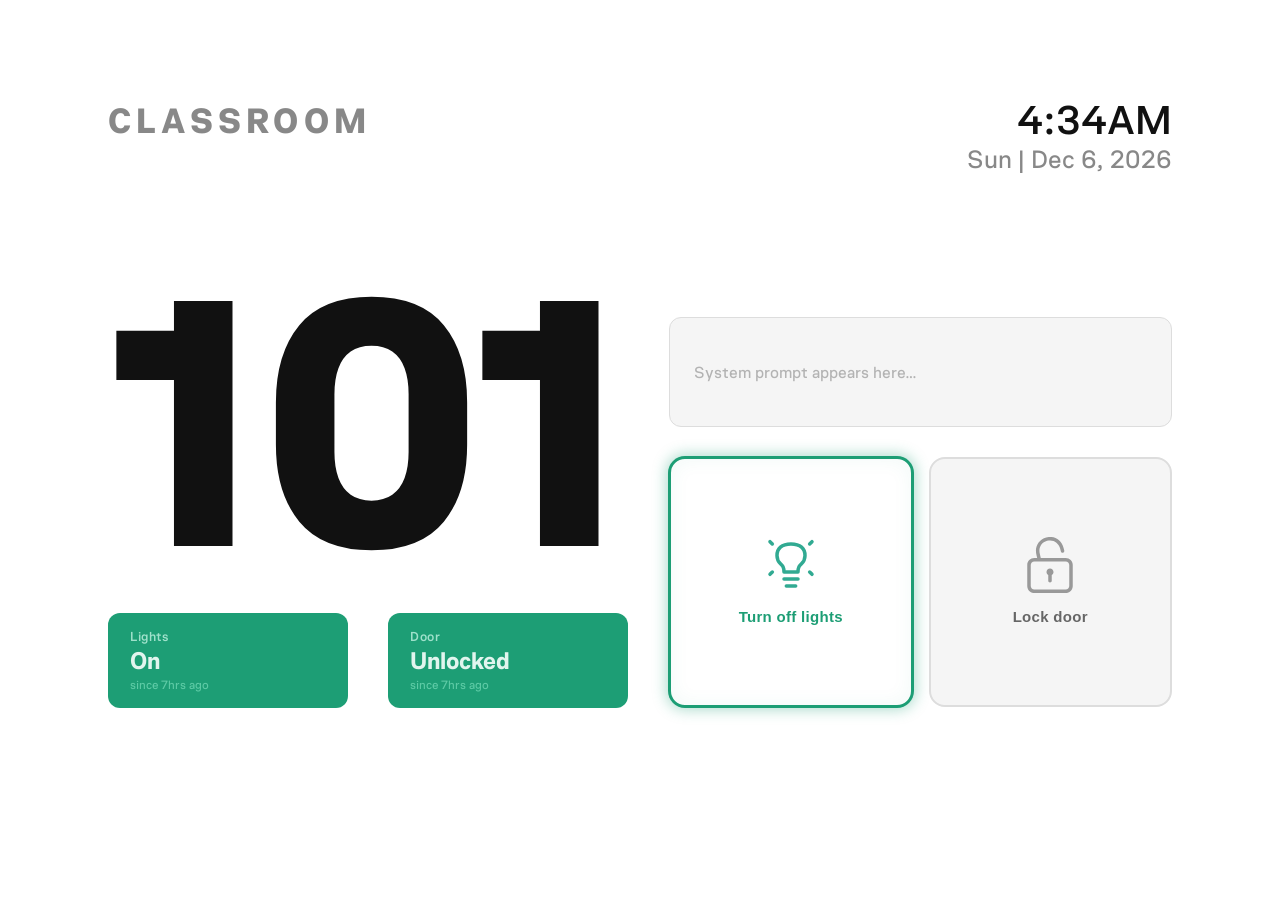
==== index.html @ 1e6ca672 "v1" ====
<!DOCTYPE html>
<html lang="en">
<head>
  <meta charset="UTF-8" />
  <meta name="viewport" content="width=device-width, initial-scale=1.0" />
  <title>Classroom 101 Control Panel</title>
  <link rel="stylesheet" href="style.css" />
</head>
<body>

  <div class="dash">

    <!-- Top Bar -->
    <div class="top-bar">
      <div class="label-classroom">Classroom</div>
      <div class="time-block">
        <div class="time-display" id="time-display">7:00AM</div>
        <div class="date-display" id="date-display">Thurs | May 14, 2026</div>
      </div>
    </div>

    <!-- Main Area -->
    <div class="main-area">

      <!-- Left: Room number + status chips -->
      <div class="left-col">
        <div class="room-number">101</div>
        <div class="status-chips">
          <div class="chip" id="lights-chip">
            <div class="chip-label">Lights</div>
            <div class="chip-value" id="lights-val">On</div>
            <div class="chip-since">since 7hrs ago</div>
          </div>
          <div class="chip" id="door-chip">
            <div class="chip-label">Door</div>
            <div class="chip-value" id="door-val">Unlocked</div>
            <div class="chip-since">since 7hrs ago</div>
          </div>
        </div>
      </div>

      <!-- Right: System prompt + control buttons -->
      <div class="right-col">
        <div class="system-prompt" id="system-prompt">
          <span style="opacity:0.6">System prompt appears here…</span>
        </div>
        <div class="control-buttons">
          <button class="ctrl-btn active-light" id="btn-lights"
                  onclick="toggleLights()" aria-label="Toggle lights">
           <img id="btn-lights-icon" class="ctrl-icon" src="assets/light-on.svg" alt="lights icon">
            <div class="ctrl-label" id="btn-lights-label">Turn off lights</div>
          </button>
          <button class="ctrl-btn" id="btn-door"
                  onclick="toggleDoor()" aria-label="Toggle door lock">
           <img id="btn-door-icon" class="ctrl-icon" src="assets/lock-open.svg" alt="lock icon">
            <div class="ctrl-label" id="btn-door-label">Lock door</div>
          </button>
        </div>
      </div>

    </div>
  </div>

  <script src="script.js"></script>
</body>
</html>
---- style.css ----
@font-face {
 font-family: 'Akt';
 src: url(assets/Akt-font.ttf) format('truetype');
}

* {
  box-sizing: border-box;
  margin: 0;
  padding: 0;
}

html, body {
  height: 100%;
  width: 100%;
}

body {
  background: #ffffff;
  font-family: 'Akt';
}

.dash {
  background: #ffffff;
  padding: 100px 108px;
  width: 100%;
  height: 100vh;
  display: flex;
  flex-direction: column;
}

/* ── Top Bar ── */
.top-bar {
  display: flex;
  justify-content: space-between;
  align-items: flex-start;
  margin-bottom: 0;
}

.label-classroom {
  font-weight: 800;
  font-size: 35px;
  letter-spacing: 0.14em;
  color: #888;
  text-transform: uppercase;
}

.time-block { text-align: right; }

.time-display {
  font-size: 40px;
  font-weight: 500;
  color: #111;
  line-height: 1;
}

.date-display {
  font-size: 25px;
  color: #888;
  margin-top: 4px;
}

/* ── Main Grid ── */
.main-area {
  display: grid;
  grid-template-columns: 1fr 1fr;
  gap: 40px;
  align-items: center;
  flex: 1;
}

/* ── Room Number ── */
.room-number {
  font-size: 350px;
  font-weight: 800;
  line-height: 0.9;
  color: #111;
  letter-spacing: -6px;
  margin-bottom: 32px;
}

/* ── Status Chips ── */
.status-chips { display: flex; gap:40px; }

.chip {
  background: #1D9E75;
  width: 240px;
  border-radius: 12px;
  padding: 16px 22px;
  min-width: 140px;
  transition: background 0.2s;
}
.chip.off     { background: #5F5E5A; }
.chip.locked  { background: #a51818; }

.chip-label {
  font-size: 13px;
  color: #9FE1CB;
  font-weight: 500;
  letter-spacing: 0.04em;
  margin-bottom: 4px;
}
.chip.off    .chip-label { color: #B4B2A9; }
.chip.locked .chip-label { color: #B5D4F4; }

.chip-value {
  font-size: 24px;
  font-weight: 700;
  color: #E1F5EE;
  line-height: 1.1;
}
.chip.off    .chip-value { color: #F1EFE8; }
.chip.locked .chip-value { color: #E6F1FB; }

.chip-since { font-size: 12px; color: #5DCAA5; margin-top: 3px; }
.chip.off    .chip-since { color: #B4B2A9; }
.chip.locked .chip-since { color: #85B7EB; }

/* ── Right Column ── */
.right-col { display: flex; flex-direction: column; gap: 20px; }

.system-prompt {
  background: #f5f5f5;
  border-radius: 12px;
  padding: 20px 24px;
  font-size: 16px;
  color: #888;
  height: 110px;
  min-height: 64px;
  display: flex;
  align-items: center;
  border: 0.5px solid #ddd;
  margin-top: 50px;
}

/* ── Control Buttons ── */
.control-buttons { display: grid; grid-template-columns: 1fr 1fr; gap: 16px; margin-top: 10px; }

.ctrl-btn {
  background: #f5f5f5;
  border: 2px solid #ddd;
  border-radius: 16px;
  height: 250px;
  padding: 36px 20px;
  display: flex;
  flex-direction: column;
  align-items: center;
  justify-content: center;
  gap: 14px;
  cursor: pointer;
  transition: background 0.2s, border-color 0.2s, box-shadow 0.2s, transform 0.1s;
  width: 100%;
}

.ctrl-btn:hover  { background: #ebebeb; border-color: #bbb; }
.ctrl-btn:active { transform: scale(0.97); }

/* ✅ Active state — both buttons share the same teal glow ring */
.ctrl-btn.active-light,
.ctrl-btn.active-locked {
  background: #ffffff;
  border: 2px solid #1D9E75;
  box-shadow:
    0 0 0 1px #1D9E75,
    0 0 14px 3px rgba(29, 158, 117, 0.35),
    inset 0 0 20px rgba(29, 158, 117, 0.06);
}

.ctrl-icon {
  width: 56px;   
  height: 56px;  
  filter: invert(60%);
}
.ctrl-btn.active-light  .ctrl-icon,
.ctrl-btn.active-locked .ctrl-icon {
  filter: invert(52%) sepia(60%) saturate(400%) hue-rotate(118deg) brightness(95%);
}

.ctrl-label {
  font-size: 15px;
  font-weight: 600;
  color: #666;
  letter-spacing: 0.02em;
  text-align: center;
  line-height: 1.3;
}
.ctrl-btn.active-light  .ctrl-label,
.ctrl-btn.active-locked .ctrl-label { color: #1D9E75; }
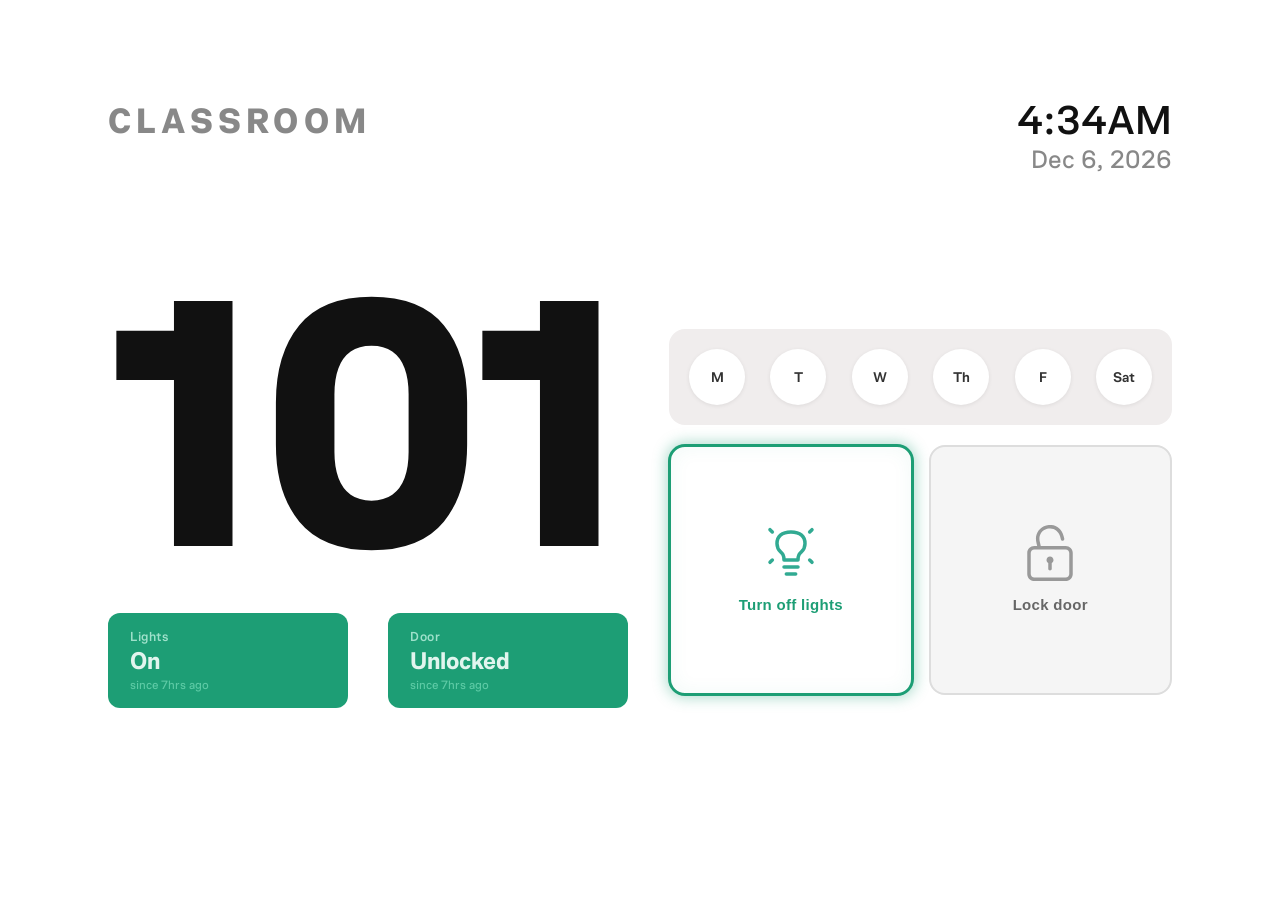
==== commit b0d991dd: "v1.1" ====
--- a/index.html
+++ b/index.html
@@ -15,7 +15,7 @@
       <div class="label-classroom">Classroom</div>
       <div class="time-block">
         <div class="time-display" id="time-display">7:00AM</div>
-        <div class="date-display" id="date-display">Thurs | May 14, 2026</div>
+        <div class="date-display" id="date-display">May 14, 2026</div>
       </div>
     </div>
 
@@ -39,25 +39,39 @@
         </div>
       </div>
 
-      <!-- Right: System prompt + control buttons -->
+      <!-- Right: Schedule + control buttons -->
       <div class="right-col">
-        <div class="system-prompt" id="system-prompt">
-          <span style="opacity:0.6">System prompt appears here…</span>
+
+        <!-- Schedule Section -->
+        <div class="schedule-section">
+          <div class="day-buttons">
+            <button class="day-btn" onclick="showSchedule(event, 'M')">M</button>
+            <button class="day-btn" onclick="showSchedule(event, 'T')">T</button>
+            <button class="day-btn" onclick="showSchedule(event, 'W')">W</button>
+            <button class="day-btn" onclick="showSchedule(event, 'Th')">Th</button>
+            <button class="day-btn" onclick="showSchedule(event, 'F')">F</button>
+            <button class="day-btn" onclick="showSchedule(event, 'Sat')">Sat</button>
+          </div>
+          <div class="schedule-popup" id="schedule-popup">
+            <div class="schedule-list" id="schedule-list"></div>
+          </div>
         </div>
+
+        <!-- Control Buttons -->
         <div class="control-buttons">
           <button class="ctrl-btn active-light" id="btn-lights"
                   onclick="toggleLights()" aria-label="Toggle lights">
-           <img id="btn-lights-icon" class="ctrl-icon" src="assets/light-on.svg" alt="lights icon">
+            <img id="btn-lights-icon" class="ctrl-icon" src="assets/light-on.svg" alt="lights icon">
             <div class="ctrl-label" id="btn-lights-label">Turn off lights</div>
           </button>
           <button class="ctrl-btn" id="btn-door"
                   onclick="toggleDoor()" aria-label="Toggle door lock">
-           <img id="btn-door-icon" class="ctrl-icon" src="assets/lock-open.svg" alt="lock icon">
+            <img id="btn-door-icon" class="ctrl-icon" src="assets/lock-open.svg" alt="lock icon">
             <div class="ctrl-label" id="btn-door-label">Lock door</div>
           </button>
         </div>
+
       </div>
-
     </div>
   </div>
 
--- a/style.css
+++ b/style.css
@@ -1,6 +1,6 @@
 @font-face {
- font-family: 'Akt';
- src: url(assets/Akt-font.ttf) format('truetype');
+  font-family: 'Akt';
+  src: url(assets/Akt-font.ttf) format('truetype');
 }
 
 * {
@@ -16,7 +16,7 @@
 
 body {
   background: #ffffff;
-  font-family: 'Akt';
+  font-family: 'Akt', sans-serif;
 }
 
 .dash {
@@ -79,7 +79,7 @@
 }
 
 /* ── Status Chips ── */
-.status-chips { display: flex; gap:40px; }
+.status-chips { display: flex; gap: 40px; }
 
 .chip {
   background: #1D9E75;
@@ -89,8 +89,8 @@
   min-width: 140px;
   transition: background 0.2s;
 }
-.chip.off     { background: #5F5E5A; }
-.chip.locked  { background: #a51818; }
+.chip.off    { background: #5F5E5A; }
+.chip.locked { background: #a51818; }
 
 .chip-label {
   font-size: 13px;
@@ -100,7 +100,7 @@
   margin-bottom: 4px;
 }
 .chip.off    .chip-label { color: #B4B2A9; }
-.chip.locked .chip-label { color: #B5D4F4; }
+.chip.locked .chip-label { color: #f4b4b4; }
 
 .chip-value {
   font-size: 24px;
@@ -109,31 +109,101 @@
   line-height: 1.1;
 }
 .chip.off    .chip-value { color: #F1EFE8; }
-.chip.locked .chip-value { color: #E6F1FB; }
+.chip.locked .chip-value { color: #fde8e8; }
 
 .chip-since { font-size: 12px; color: #5DCAA5; margin-top: 3px; }
 .chip.off    .chip-since { color: #B4B2A9; }
-.chip.locked .chip-since { color: #85B7EB; }
+.chip.locked .chip-since { color: #f4b4b4; }
 
 /* ── Right Column ── */
 .right-col { display: flex; flex-direction: column; gap: 20px; }
 
-.system-prompt {
-  background: #f5f5f5;
+/* ── Schedule Section ── */
+.schedule-section {
+  position: relative;
+  background: #f0eded;
+  border-radius: 16px;
+  padding: 20px;
+  margin-top: 50px;
+}
+
+.day-buttons {
+  display: flex;
+  gap: 10px;
+  justify-content: space-between;
+}
+
+.day-btn {
+  background: #fff;
+  border: none;
+  border-radius: 50%;
+  width: 56px;
+  height: 56px;
+  font-size: 14px;
+  font-weight: 600;
+  color: #333;
+  cursor: pointer;
+  font-family: 'Akt', sans-serif;
+  transition: background 0.15s, color 0.15s;
+  box-shadow: 0 1px 4px rgba(0,0,0,0.08);
+}
+
+.day-btn:hover { background: #e8e8e8; }
+
+.day-btn.active {
+  background: #1D9E75;
+  color: #fff;
+}
+
+/* ── Schedule Popup (floats, doesn't affect layout) ── */
+.schedule-popup {
+  display: none;
+  position: absolute;
+  top: calc(100% + 8px);
+  z-index: 50;
+  background: #fff;
   border-radius: 12px;
-  padding: 20px 24px;
-  font-size: 16px;
-  color: #888;
-  height: 110px;
-  min-height: 64px;
-  display: flex;
-  align-items: center;
-  border: 0.5px solid #ddd;
-  margin-top: 50px;
+  padding: 12px;
+  max-height: 220px;
+  width:250px;
+  overflow-y: auto;
+  box-shadow: 0 8px 24px rgba(0,0,0,0.14);
+  flex-direction: column;
+  gap: 8px;
+}
+
+.schedule-popup.open {
+  display: flex;
+}
+
+.schedule-list {
+  display: flex;
+  flex-direction: column;
+  gap: 8px;
+}
+
+.schedule-item {
+  display: flex;
+  flex-direction: column;
+  padding: 10px 14px;
+  gap: 3px;
+  border-radius: 8px;
+  background: #f5f5f5;   
+}
+
+.schedule-subject {
+  font-size: 14px;
+  font-weight: 700;
+  color: #111;        
+}
+
+.schedule-meta {
+  font-size: 11px;
+  color: #888;          
 }
 
 /* ── Control Buttons ── */
-.control-buttons { display: grid; grid-template-columns: 1fr 1fr; gap: 16px; margin-top: 10px; }
+.control-buttons { display: grid; grid-template-columns: 1fr 1fr; gap: 16px; }
 
 .ctrl-btn {
   background: #f5f5f5;
@@ -154,7 +224,6 @@
 .ctrl-btn:hover  { background: #ebebeb; border-color: #bbb; }
 .ctrl-btn:active { transform: scale(0.97); }
 
-/* ✅ Active state — both buttons share the same teal glow ring */
 .ctrl-btn.active-light,
 .ctrl-btn.active-locked {
   background: #ffffff;
@@ -166,10 +235,11 @@
 }
 
 .ctrl-icon {
-  width: 56px;   
-  height: 56px;  
+  width: 56px;
+  height: 56px;
   filter: invert(60%);
 }
+
 .ctrl-btn.active-light  .ctrl-icon,
 .ctrl-btn.active-locked .ctrl-icon {
   filter: invert(52%) sepia(60%) saturate(400%) hue-rotate(118deg) brightness(95%);
@@ -183,6 +253,6 @@
   text-align: center;
   line-height: 1.3;
 }
+
 .ctrl-btn.active-light  .ctrl-label,
-.ctrl-btn.active-locked .ctrl-label { color: #1D9E75; }
-
+.ctrl-btn.active-locked .ctrl-label { color: #1D9E75; }
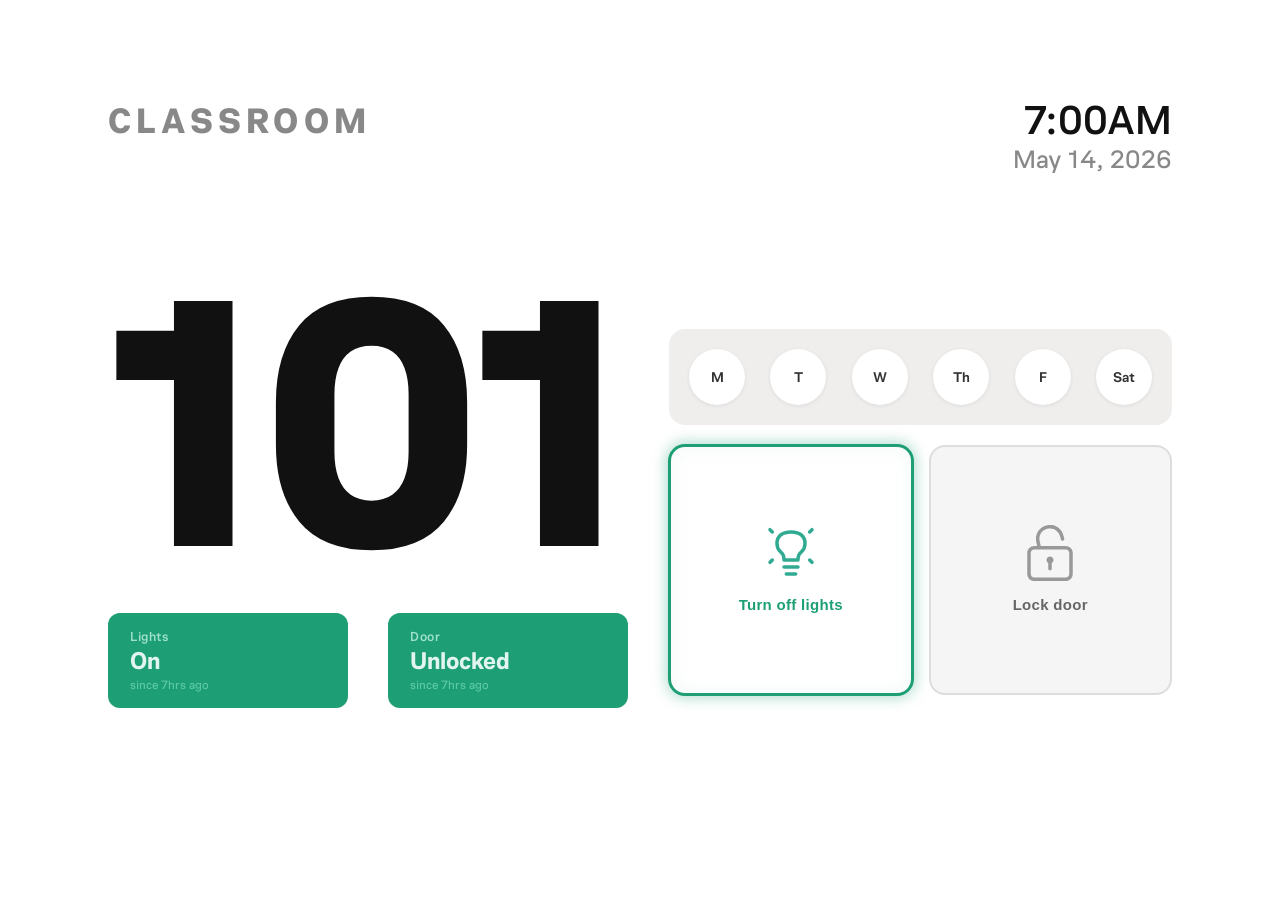
==== commit 267e146a: "Merge branch 'main' of https://github.com/ChocoLitCode/classroom" ====
--- a/index.html
+++ b/index.html
@@ -73,6 +73,73 @@
 
       </div>
     </div>
+
+        <!-- RFID Modal -->
+    <div class="rfid-overlay" id="rfid-overlay">
+      <div class="rfid-popup" id="rfid-popup">
+        <div class="rfid-header">
+<<<<<<< HEAD
+          <span id="rfid-title">Tap or Enter RFID to Lock</span>
+=======
+          <span id="rfid-title">Enter RFID to Lock</span>
+>>>>>>> c9001aa1ec9d07614b5ddb17edbb045e57e9417e
+          <button class="rfid-close" onclick="closeRFID()">✕</button>
+        </div>
+        <div class="rfid-input-row">
+          <input type="text" class="rfid-input" id="rfid-input" placeholder="RFID number" readonly />
+          <button class="rfid-clear" onclick="rfidClear()">⌫</button>
+        </div>
+        <div class="rfid-keyboard">
+          <div class="rfid-row">
+            <button class="rfid-key" onclick="rfidType('1')">1</button>
+            <button class="rfid-key" onclick="rfidType('2')">2</button>
+            <button class="rfid-key" onclick="rfidType('3')">3</button>
+            <button class="rfid-key" onclick="rfidType('4')">4</button>
+            <button class="rfid-key" onclick="rfidType('5')">5</button>
+            <button class="rfid-key" onclick="rfidType('6')">6</button>
+            <button class="rfid-key" onclick="rfidType('7')">7</button>
+            <button class="rfid-key" onclick="rfidType('8')">8</button>
+            <button class="rfid-key" onclick="rfidType('9')">9</button>
+            <button class="rfid-key" onclick="rfidType('0')">0</button>
+          </div>
+          <div class="rfid-row">
+            <button class="rfid-key" onclick="rfidType('a')">a</button>
+            <button class="rfid-key" onclick="rfidType('b')">b</button>
+            <button class="rfid-key" onclick="rfidType('c')">c</button>
+            <button class="rfid-key" onclick="rfidType('d')">d</button>
+            <button class="rfid-key" onclick="rfidType('e')">e</button>
+            <button class="rfid-key" onclick="rfidType('f')">f</button>
+            <button class="rfid-key" onclick="rfidType('g')">g</button>
+            <button class="rfid-key" onclick="rfidType('h')">h</button>
+            <button class="rfid-key" onclick="rfidType('i')">i</button>
+            <button class="rfid-key" onclick="rfidType('j')">j</button>
+          </div>
+          <div class="rfid-row">
+            <button class="rfid-key" onclick="rfidType('k')">k</button>
+            <button class="rfid-key" onclick="rfidType('l')">l</button>
+            <button class="rfid-key" onclick="rfidType('m')">m</button>
+            <button class="rfid-key" onclick="rfidType('n')">n</button>
+            <button class="rfid-key" onclick="rfidType('o')">o</button>
+            <button class="rfid-key" onclick="rfidType('p')">p</button>
+            <button class="rfid-key" onclick="rfidType('q')">q</button>
+            <button class="rfid-key" onclick="rfidType('r')">r</button>
+            <button class="rfid-key" onclick="rfidType('s')">s</button>
+            <button class="rfid-key" onclick="rfidType('t')">t</button>
+          </div>
+          <div class="rfid-row">
+            <button class="rfid-key" onclick="rfidType('u')">u</button>
+            <button class="rfid-key" onclick="rfidType('v')">v</button>
+            <button class="rfid-key" onclick="rfidType('w')">w</button>
+            <button class="rfid-key" onclick="rfidType('x')">x</button>
+            <button class="rfid-key" onclick="rfidType('y')">y</button>
+            <button class="rfid-key" onclick="rfidType('z')">z</button>
+          </div>
+          <div class="rfid-row">
+            <button class="rfid-key rfid-submit" onclick="rfidSubmit()">Confirm</button>
+          </div>
+        </div>
+      </div>
+    </div>
   </div>
 
   <script src="script.js"></script>
--- a/style.css
+++ b/style.css
@@ -255,4 +255,133 @@
 }
 
 .ctrl-btn.active-light  .ctrl-label,
-.ctrl-btn.active-locked .ctrl-label { color: #1D9E75; }+.ctrl-btn.active-locked .ctrl-label { color: #1D9E75; }
+
+/* ── RFID Modal ── */
+.rfid-overlay {
+  display: none;
+  position: fixed;
+  inset: 0;
+  background: rgba(0,0,0,0.35);
+  z-index: 200;
+  justify-content: center;
+  align-items: center;
+}
+
+.rfid-overlay.open {
+  display: flex;
+}
+
+.rfid-popup {
+  background: #fff;
+  border-radius: 16px;
+  padding: 24px;
+<<<<<<< HEAD
+  width: 450px;
+=======
+  width: 380px;
+>>>>>>> c9001aa1ec9d07614b5ddb17edbb045e57e9417e
+  box-shadow: 0 12px 40px rgba(0,0,0,0.18);
+  display: flex;
+  flex-direction: column;
+  gap: 16px;
+}
+
+.rfid-header {
+  display: flex;
+  justify-content: space-between;
+  align-items: center;
+}
+
+.rfid-header span {
+  font-size: 16px;
+  font-weight: 700;
+  color: #111;
+}
+
+.rfid-close {
+  background: none;
+  border: none;
+  font-size: 16px;
+  color: #aaa;
+  cursor: pointer;
+}
+
+.rfid-close:hover { color: #333; }
+
+.rfid-input-row {
+  display: flex;
+  gap: 8px;
+  align-items: center;
+}
+
+.rfid-input {
+  flex: 1;
+  border: 1.5px solid #ddd;
+  border-radius: 8px;
+  padding: 10px 14px;
+  font-size: 16px;
+  font-family: 'Akt', sans-serif;
+  color: #111;
+  background: #f9f9f9;
+  outline: none;
+  letter-spacing: 0.08em;
+}
+
+.rfid-input:focus { border-color: #1D9E75; }
+
+.rfid-clear {
+  background: #f5f5f5;
+  border: 1.5px solid #ddd;
+  border-radius: 8px;
+  padding: 10px 14px;
+  font-size: 16px;
+  cursor: pointer;
+  color: #555;
+  transition: background 0.15s;
+}
+
+.rfid-clear:hover { background: #e8e8e8; }
+
+/* ── Keyboard ── */
+.rfid-keyboard {
+  display: flex;
+  flex-direction: column;
+  gap: 8px;
+}
+
+.rfid-row {
+  display: flex;
+  gap: 6px;
+  justify-content: center;
+  flex-wrap: wrap;
+}
+
+.rfid-key {
+  background: #f5f5f5;
+  border: 1px solid #ddd;
+  border-radius: 8px;
+  width: 32px;
+  height: 36px;
+  font-size: 13px;
+  font-weight: 600;
+  color: #333;
+  cursor: pointer;
+  font-family: 'Akt', sans-serif;
+  transition: background 0.1s, transform 0.1s;
+}
+
+.rfid-key:hover  { background: #e8e8e8; }
+.rfid-key:active { transform: scale(0.93); }
+
+.rfid-submit {
+  width: auto;
+  padding: 0 32px;
+  background: #1D9E75;
+  color: #fff;
+  border-color: #1D9E75;
+  font-size: 14px;
+  height: 38px;
+}
+
+.rfid-submit:hover { background: #178a63; }
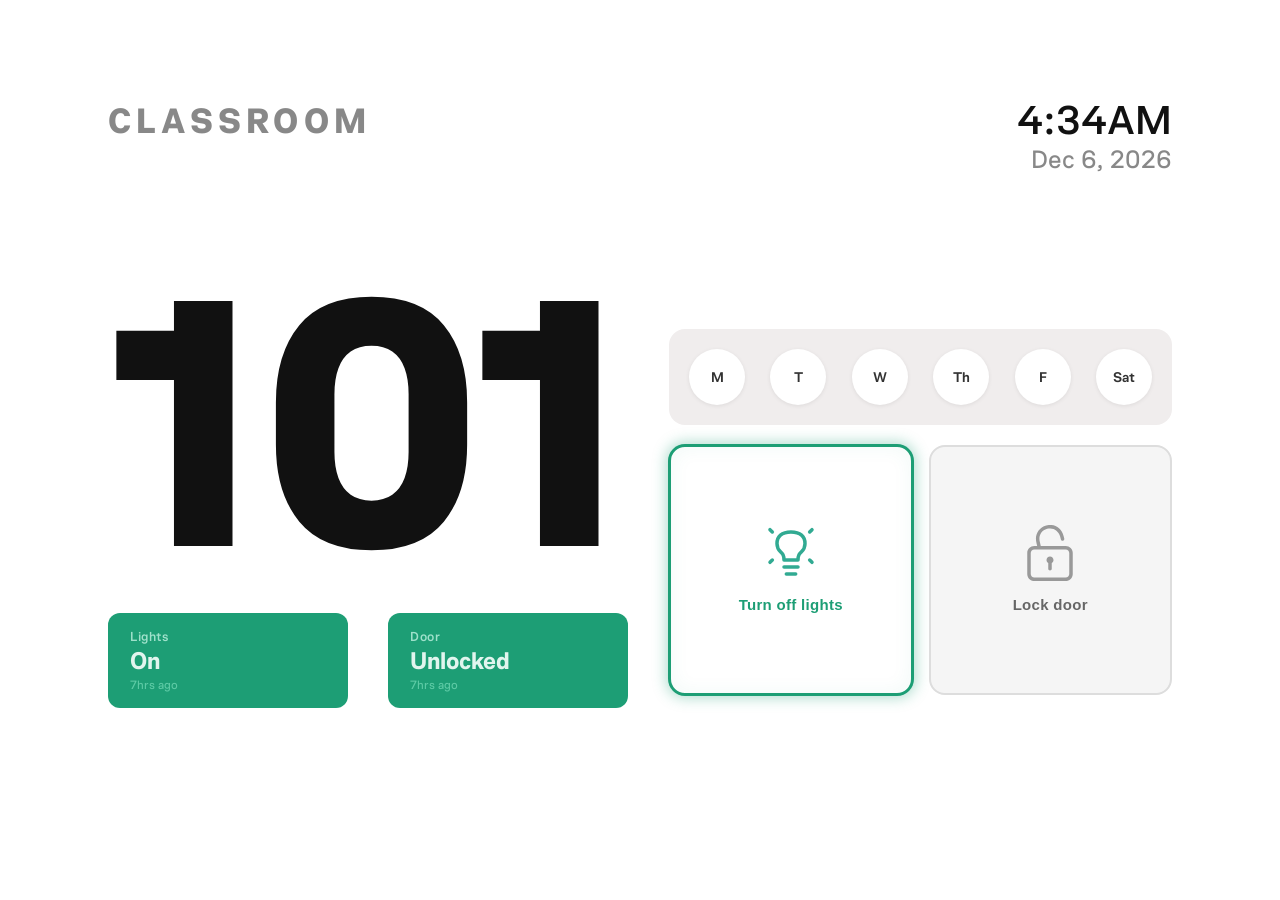
==== commit 5e3ea2e4: "v1.4( with error animation)" ====
--- a/index.html
+++ b/index.html
@@ -29,12 +29,12 @@
           <div class="chip" id="lights-chip">
             <div class="chip-label">Lights</div>
             <div class="chip-value" id="lights-val">On</div>
-            <div class="chip-since">since 7hrs ago</div>
+            <div class="chip-since">7hrs ago</div>
           </div>
           <div class="chip" id="door-chip">
             <div class="chip-label">Door</div>
             <div class="chip-value" id="door-val">Unlocked</div>
-            <div class="chip-since">since 7hrs ago</div>
+            <div class="chip-since">7hrs ago</div>
           </div>
         </div>
       </div>
@@ -52,6 +52,48 @@
             <button class="day-btn" onclick="showSchedule(event, 'F')">F</button>
             <button class="day-btn" onclick="showSchedule(event, 'Sat')">Sat</button>
           </div>
+
+          <!-- Schedule Data -->
+          <div class="schedule-data" style="display:none">
+
+            <div data-day="M">
+              <div data-subject="Mathematics" data-meta="7:00AM – 8:30AM | Prof. Santos"></div>
+              <div data-subject="English"     data-meta="9:00AM – 10:00AM | Prof. Reyes"></div>
+              <div data-subject="PE"          data-meta="11:00AM – 12:00PM | Prof. Cruz"></div>
+            </div>
+
+            <div data-day="T">
+              <div data-subject="Science"     data-meta="7:00AM – 8:30AM | Prof. Lim"></div>
+              <div data-subject="History"     data-meta="9:00AM – 10:00AM | Prof. Gomez"></div>
+              <div data-subject="Art"         data-meta="11:00AM – 12:00PM | Prof. Tan"></div>
+              <div data-subject="Music"       data-meta="1:00PM – 2:00PM | Prof. Vega"></div>
+            </div>
+
+            <div data-day="W">
+              <div data-subject="Mathematics" data-meta="7:00AM – 8:30AM | Prof. Santos"></div>
+              <div data-subject="Music"       data-meta="9:00AM – 10:00AM | Prof. Vega"></div>
+              <div data-subject="Science"     data-meta="11:00AM – 12:00PM | Prof. Lim"></div>
+            </div>
+
+            <div data-day="Th">
+              <div data-subject="Microprocessor" data-meta="9:00AM – 10:00AM | Prof. Brenda Maxine"></div>
+              <div data-subject="English"        data-meta="10:00AM – 11:00AM | Prof. Reyes"></div>
+              <div data-subject="History"        data-meta="1:00PM – 2:00PM | Prof. Gomez"></div>
+              <div data-subject="PE"             data-meta="2:00PM – 3:00PM | Prof. Cruz"></div>
+            </div>
+
+            <div data-day="F">
+              <div data-subject="Art"         data-meta="7:00AM – 8:30AM | Prof. Tan"></div>
+              <div data-subject="Mathematics" data-meta="9:00AM – 10:00AM | Prof. Santos"></div>
+              <div data-subject="Music"       data-meta="11:00AM – 12:00PM | Prof. Vega"></div>
+            </div>
+
+            <div data-day="Sat">
+              <div data-subject="Mathematics" data-meta="7:00AM – 8:30AM | Prof. Santos"></div>
+            </div>
+
+          </div>
+
           <div class="schedule-popup" id="schedule-popup">
             <div class="schedule-list" id="schedule-list"></div>
           </div>
@@ -78,11 +120,7 @@
     <div class="rfid-overlay" id="rfid-overlay">
       <div class="rfid-popup" id="rfid-popup">
         <div class="rfid-header">
-<<<<<<< HEAD
-          <span id="rfid-title">Tap or Enter RFID to Lock</span>
-=======
           <span id="rfid-title">Enter RFID to Lock</span>
->>>>>>> c9001aa1ec9d07614b5ddb17edbb045e57e9417e
           <button class="rfid-close" onclick="closeRFID()">✕</button>
         </div>
         <div class="rfid-input-row">
--- a/style.css
+++ b/style.css
@@ -384,4 +384,24 @@
   height: 38px;
 }
 
-.rfid-submit:hover { background: #178a63; }+.rfid-submit:hover { background: #178a63; }
+
+/* ── RFID Error State ── */
+@keyframes wiggle {
+  0%   { transform: translateX(0); }
+  15%  { transform: translateX(-8px); }
+  30%  { transform: translateX(8px); }
+  45%  { transform: translateX(-6px); }
+  60%  { transform: translateX(6px); }
+  75%  { transform: translateX(-3px); }
+  90%  { transform: translateX(3px); }
+  100% { transform: translateX(0); }
+}
+
+.rfid-popup.error {
+  outline: 2px solid #e53935;
+  box-shadow: 0 0 0 1px #e53935,
+              0 12px 40px rgba(0,0,0,0.18),
+              0 0 14px 3px rgba(229, 57, 53, 0.25);
+  animation: wiggle 0.5s ease;
+}
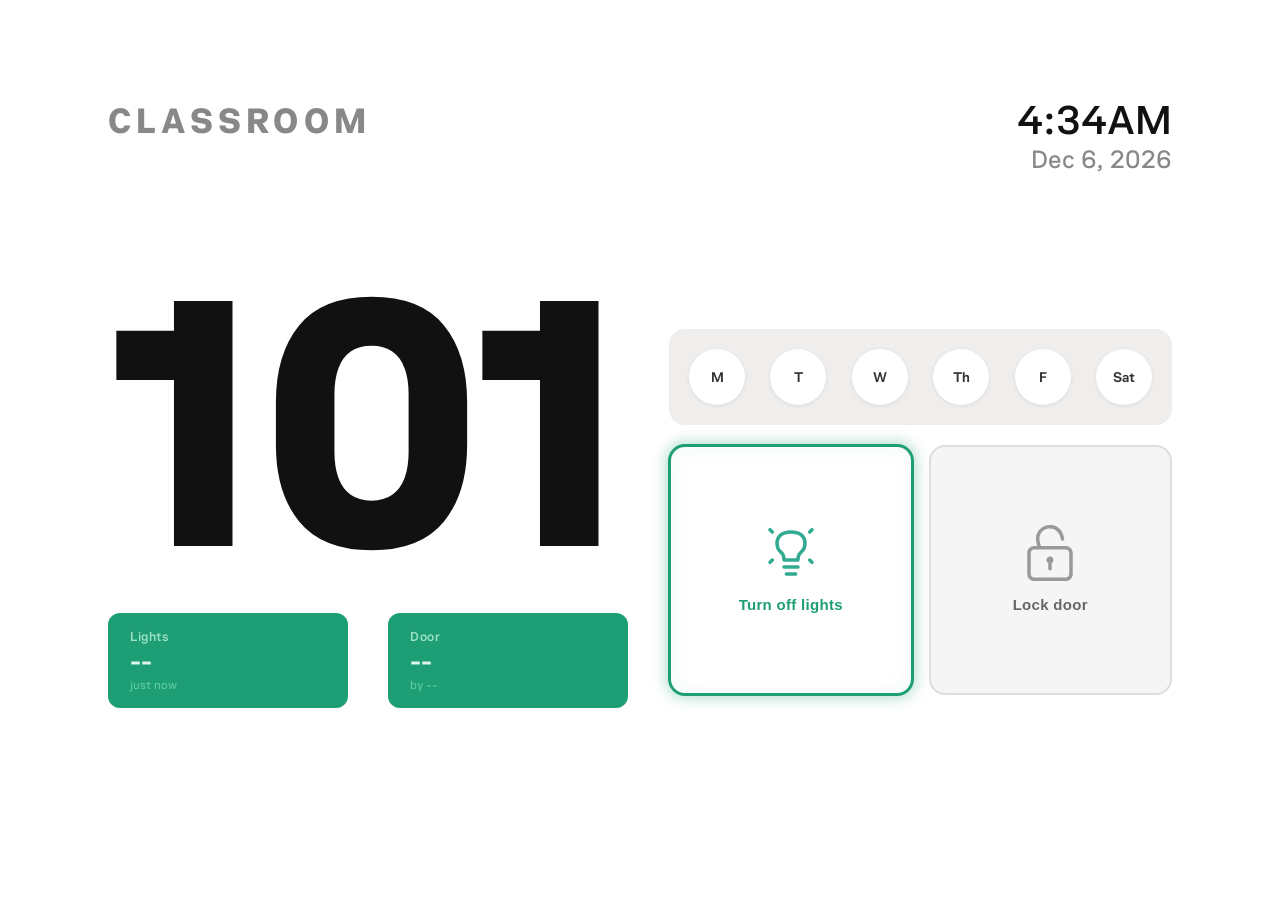
==== commit b1a0c597: "v1.6(updated indicators)" ====
--- a/index.html
+++ b/index.html
@@ -14,8 +14,8 @@
     <div class="top-bar">
       <div class="label-classroom">Classroom</div>
       <div class="time-block">
-        <div class="time-display" id="time-display">7:00AM</div>
-        <div class="date-display" id="date-display">May 14, 2026</div>
+        <div class="time-display" id="time-display">--:--</div>
+        <div class="date-display" id="date-display">--</div>
       </div>
     </div>
 
@@ -28,13 +28,13 @@
         <div class="status-chips">
           <div class="chip" id="lights-chip">
             <div class="chip-label">Lights</div>
-            <div class="chip-value" id="lights-val">On</div>
-            <div class="chip-since">7hrs ago</div>
+            <div class="chip-value" id="lights-val">--</div>
+            <div class="chip-since">for --</div>
           </div>
           <div class="chip" id="door-chip">
             <div class="chip-label">Door</div>
-            <div class="chip-value" id="door-val">Unlocked</div>
-            <div class="chip-since">7hrs ago</div>
+            <div class="chip-value" id="door-val">--</div>
+            <div class="chip-by" id="door-by">by --</div>
           </div>
         </div>
       </div>
--- a/style.css
+++ b/style.css
@@ -111,9 +111,9 @@
 .chip.off    .chip-value { color: #F1EFE8; }
 .chip.locked .chip-value { color: #fde8e8; }
 
-.chip-since { font-size: 12px; color: #5DCAA5; margin-top: 3px; }
+.chip-since, .chip-by { font-size: 12px; color: #5DCAA5; margin-top: 3px; }
 .chip.off    .chip-since { color: #B4B2A9; }
-.chip.locked .chip-since { color: #f4b4b4; }
+.chip.locked .chip-by { color: #f4b4b4; }
 
 /* ── Right Column ── */
 .right-col { display: flex; flex-direction: column; gap: 20px; }
@@ -276,11 +276,7 @@
   background: #fff;
   border-radius: 16px;
   padding: 24px;
-<<<<<<< HEAD
   width: 450px;
-=======
-  width: 380px;
->>>>>>> c9001aa1ec9d07614b5ddb17edbb045e57e9417e
   box-shadow: 0 12px 40px rgba(0,0,0,0.18);
   display: flex;
   flex-direction: column;
